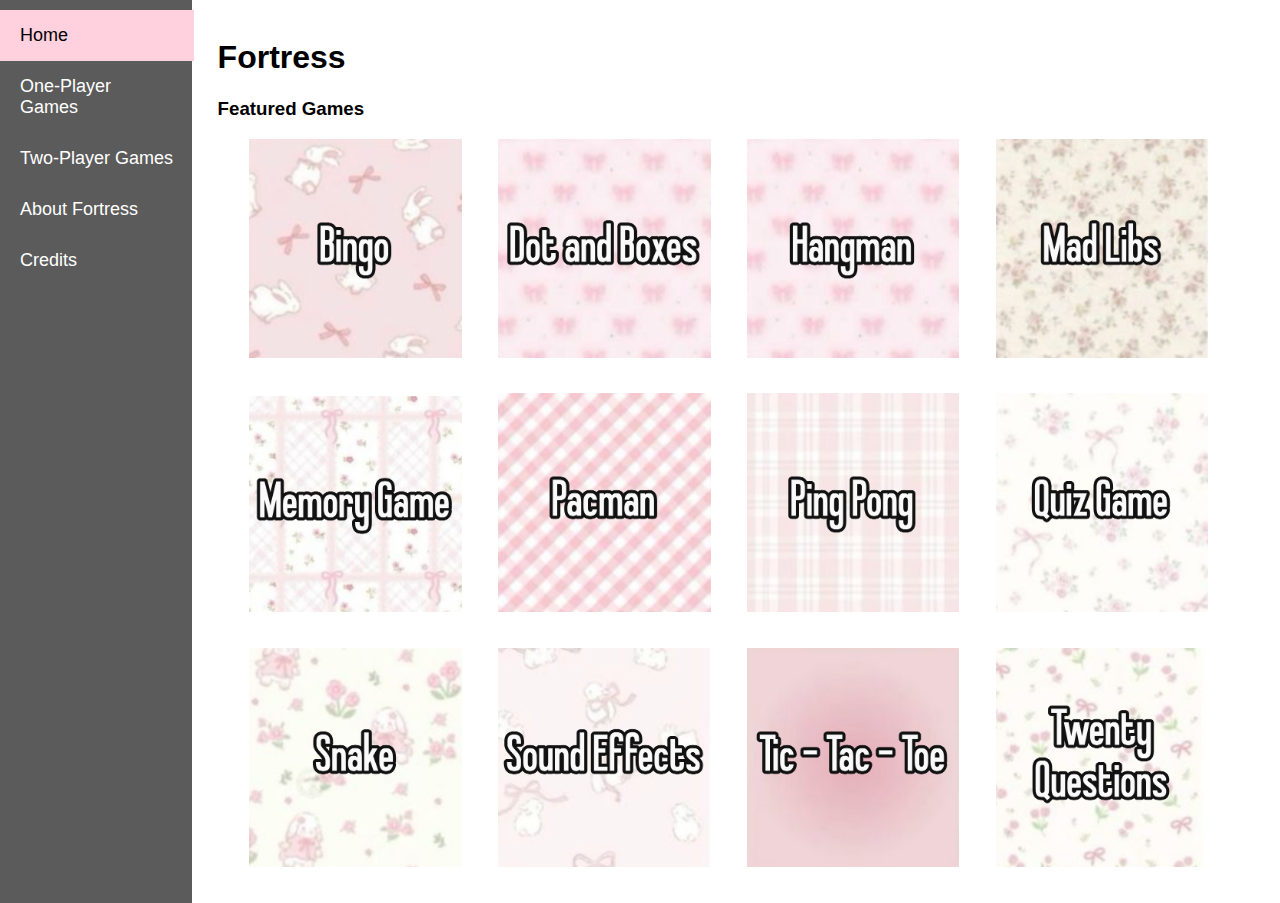
==== index.html @ 9c26e2a6 "Add files via upload" ====
<!DOCTYPE html>
<html lang="en">
<head>
    
    <link rel="stylesheet" href="style.css">
    <meta charset="UTF-8">
    <meta name="viewport" content="width=device-width, initial-scale=1.0">
    <title>Fortress</title>

    <!-- icon -->
    <link rel="icon" type="image/x-icon" href="/images/fortressLogo.png">
    <!-- nav bar -->
    <div class="vertical-nav">
        <a href="index.html" class="active">Home</a>
        <a href="secondaryPages/onePlayer.html">One-Player Games</a>
        <a href="secondaryPages/twoPlayer.html">Two-Player Games</a>
        <a href="secondaryPages/about.html">About Fortress</a>
        <a href="secondaryPages/credits.html">Credits</a>
    </div>
</head>
<body>
   <div class = "mainPage">
    <div class="banner">
        <br>
        <h1>Fortress</h1>
    </div>
    <h3>Featured Games</h3>

    <!-- view featured games -->
     <div >
        <img class = "gameIcons" src="./images/bingo.png" alt="Bingo"></a>
        <img class = "gameIcons" src="./images/dotAndBoxes.png" alt="Dots and Boxes">
        <img class = "gameIcons" src="./images/hangman.png" alt="Ping Pong">
        <a href="madLibs/madLibs.html"><img class = "gameIcons" src="./images/madLibs.png" alt="Ping Pong"></a>
        <img class = "gameIcons" src="./images/memoryGame.png" alt="Ping Pong">
        <img class = "gameIcons" src="./images/pacman.png" alt="Ping Pong">
        <a href="pong/pong.html"><img class = "gameIcons" src="./images/pingPong.png" alt="Ping Pong"></a>
        <img class = "gameIcons" src="./images/quizGames.png" alt="Ping Pong">
        <img class = "gameIcons" src="./images/snake.png" alt="Ping Pong">
        <img class = "gameIcons" src="./images/soundEffects.png" alt="Ping Pong">
        <img class = "gameIcons" src="./images/tic-tac-toe.png" alt="Ping Pong">
        <img class = "gameIcons" src="./images/twentyQuestions .png" alt="Ping Pong">

</div>
</div>
</body>
</html>
---- style.css ----
/* nav bar styles */
body {
    margin: 0;
    font-family: Arial, sans-serif;
}

.vertical-nav {
    height: 100vh;
    width: 15%;
    background-color: #5B5B5B;
    position: fixed;
    display: flex;
    flex-direction: column;
    align-items: start;
    padding: 10px 0;
} 

.vertical-nav a {
    padding: 15px 20px;
    text-decoration: none;
    color: white;
    font-size: 18px;
    display: block;
    width: 80%;
}

.vertical-nav a:hover {
    background-color: #423E37;
}

.vertical-nav a.active {
    background-color: #FFD1DF;
    color:black
}

.content {
    margin-left: 400px;
    padding: 20px;
}

/* end nav bar styles */

/* body */
/* header */
.mainPage{
    margin-left: 17%;
}

/* GAME ICONS */
.gameIcons{
    width:20%;
    margin-left: 3%;
    margin-bottom: 3%;
}
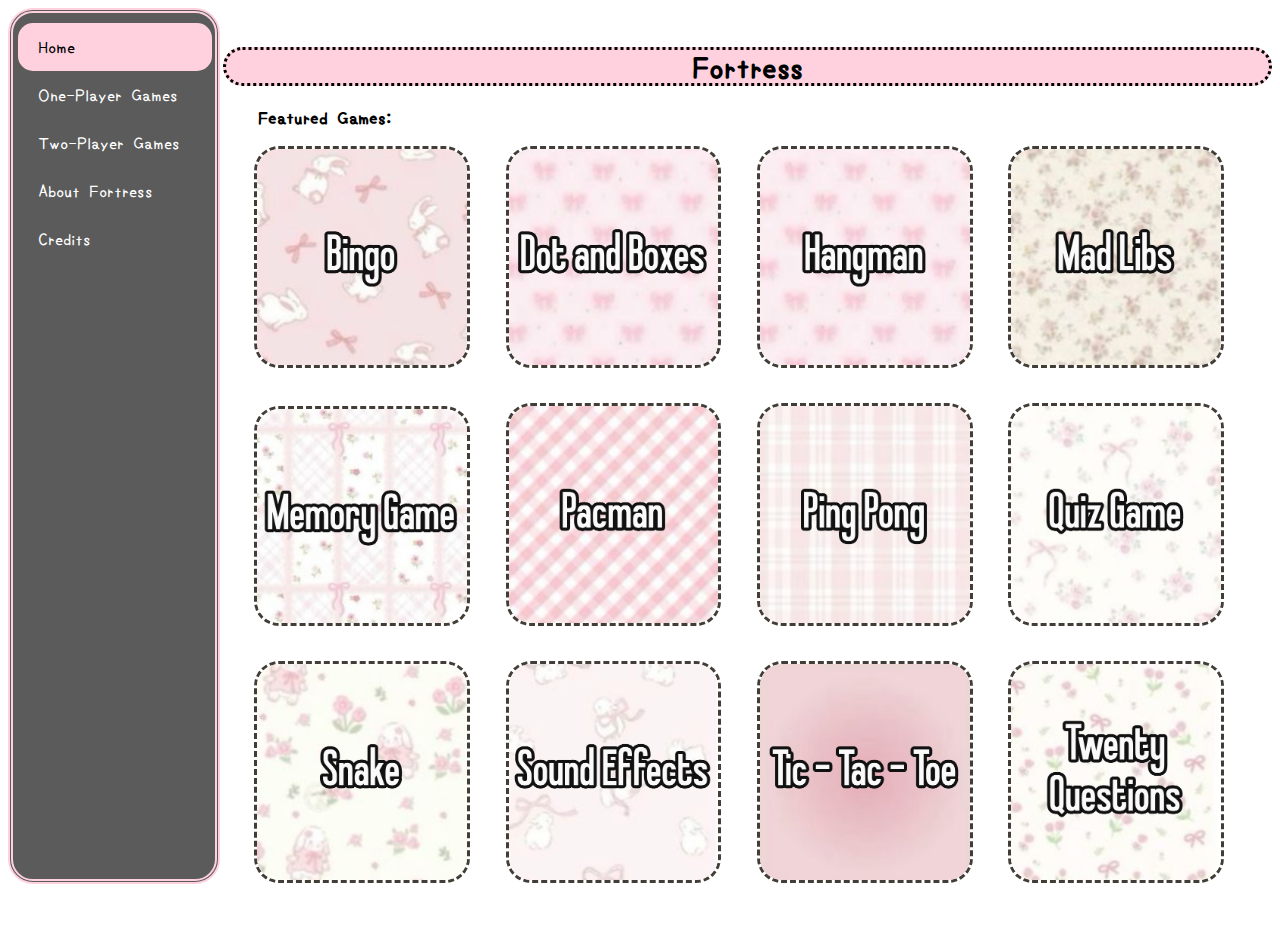
==== commit 8c499742: "update" ====
--- a/index.html
+++ b/index.html
@@ -24,7 +24,7 @@
         <br>
         <h1>Fortress</h1>
     </div>
-    <h3>Featured Games</h3>
+    <h3>Featured Games:</h3>
 
     <!-- view featured games -->
      <div >
--- a/style.css
+++ b/style.css
@@ -1,18 +1,36 @@
 /* nav bar styles */
-body {
-    margin: 0;
-    font-family: Arial, sans-serif;
+@font-face {
+    font-family: KTEGAKI;
+    src: url(KTEGAKI.ttf);
+}
+
+h1 {
+    font-family: "KTEGAKI";
+    text-align: center;
+    background-color: #FFD1DF;
+    border-radius: 25px;
+    border-style: dotted;
+}
+
+h3 {
+    font-family: "KTEGAKI";
+    margin-left: 35px;
 }
 
 .vertical-nav {
-    height: 100vh;
+    height: 94%;
     width: 15%;
     background-color: #5B5B5B;
     position: fixed;
     display: flex;
     flex-direction: column;
     align-items: start;
-    padding: 10px 0;
+    padding: 10px 5px;
+    font-family: "KTEGAKI";
+    border-radius: 25px;
+    border-style: double;
+    border-width: 5px;
+    border-color: #FFD1DF;
 } 
 
 .vertical-nav a {
@@ -26,16 +44,19 @@
 
 .vertical-nav a:hover {
     background-color: #423E37;
+    border-radius: 25px;
 }
 
 .vertical-nav a.active {
     background-color: #FFD1DF;
-    color:black
+    color:black;
+    border-radius: 15px;
 }
 
 .content {
     margin-left: 400px;
     padding: 20px;
+    border-radius: 25px;
 }
 
 /* end nav bar styles */
@@ -51,4 +72,7 @@
     width:20%;
     margin-left: 3%;
     margin-bottom: 3%;
+    border-radius: 25px;
+    border-style: dashed;
+    border-color: #423E37;
 }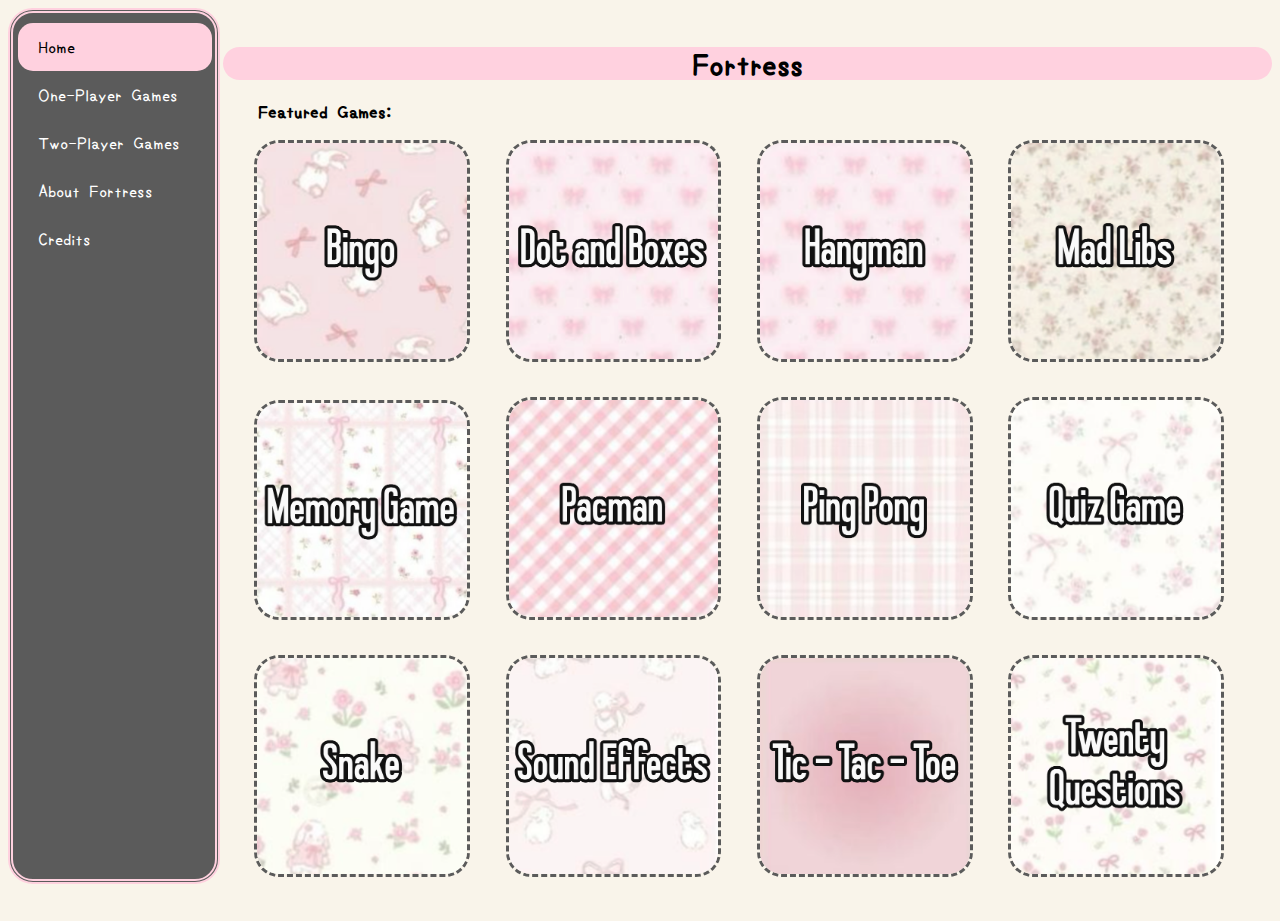
==== commit cc648141: "Updated links" ====
--- a/index.html
+++ b/index.html
@@ -1,7 +1,7 @@
 <!DOCTYPE html>
 <html lang="en">
 <head>
-    
+    <link rel="icon" type="image/x-icon" href="/images/fortressLogo.png">
     <link rel="stylesheet" href="style.css">
     <meta charset="UTF-8">
     <meta name="viewport" content="width=device-width, initial-scale=1.0">
@@ -11,7 +11,7 @@
     <link rel="icon" type="image/x-icon" href="/images/fortressLogo.png">
     <!-- nav bar -->
     <div class="vertical-nav">
-        <a href="index.html" class="active">Home</a>
+        <a href="https://isabela7574.github.io/quHacks2.0" class="active">Home</a>
         <a href="secondaryPages/onePlayer.html">One-Player Games</a>
         <a href="secondaryPages/twoPlayer.html">Two-Player Games</a>
         <a href="secondaryPages/about.html">About Fortress</a>
@@ -44,4 +44,4 @@
 </div>
 </div>
 </body>
-</html>+</html>
--- a/style.css
+++ b/style.css
@@ -2,6 +2,10 @@
 @font-face {
     font-family: KTEGAKI;
     src: url(KTEGAKI.ttf);
+}
+
+body {
+    background-color: #f9f4ea;
 }
 
 h1 {
@@ -9,7 +13,7 @@
     text-align: center;
     background-color: #FFD1DF;
     border-radius: 25px;
-    border-style: dotted;
+    /* border-style: dotted; */
 }
 
 h3 {
@@ -74,5 +78,5 @@
     margin-bottom: 3%;
     border-radius: 25px;
     border-style: dashed;
-    border-color: #423E37;
+    border-color: #5B5B5B;
 }